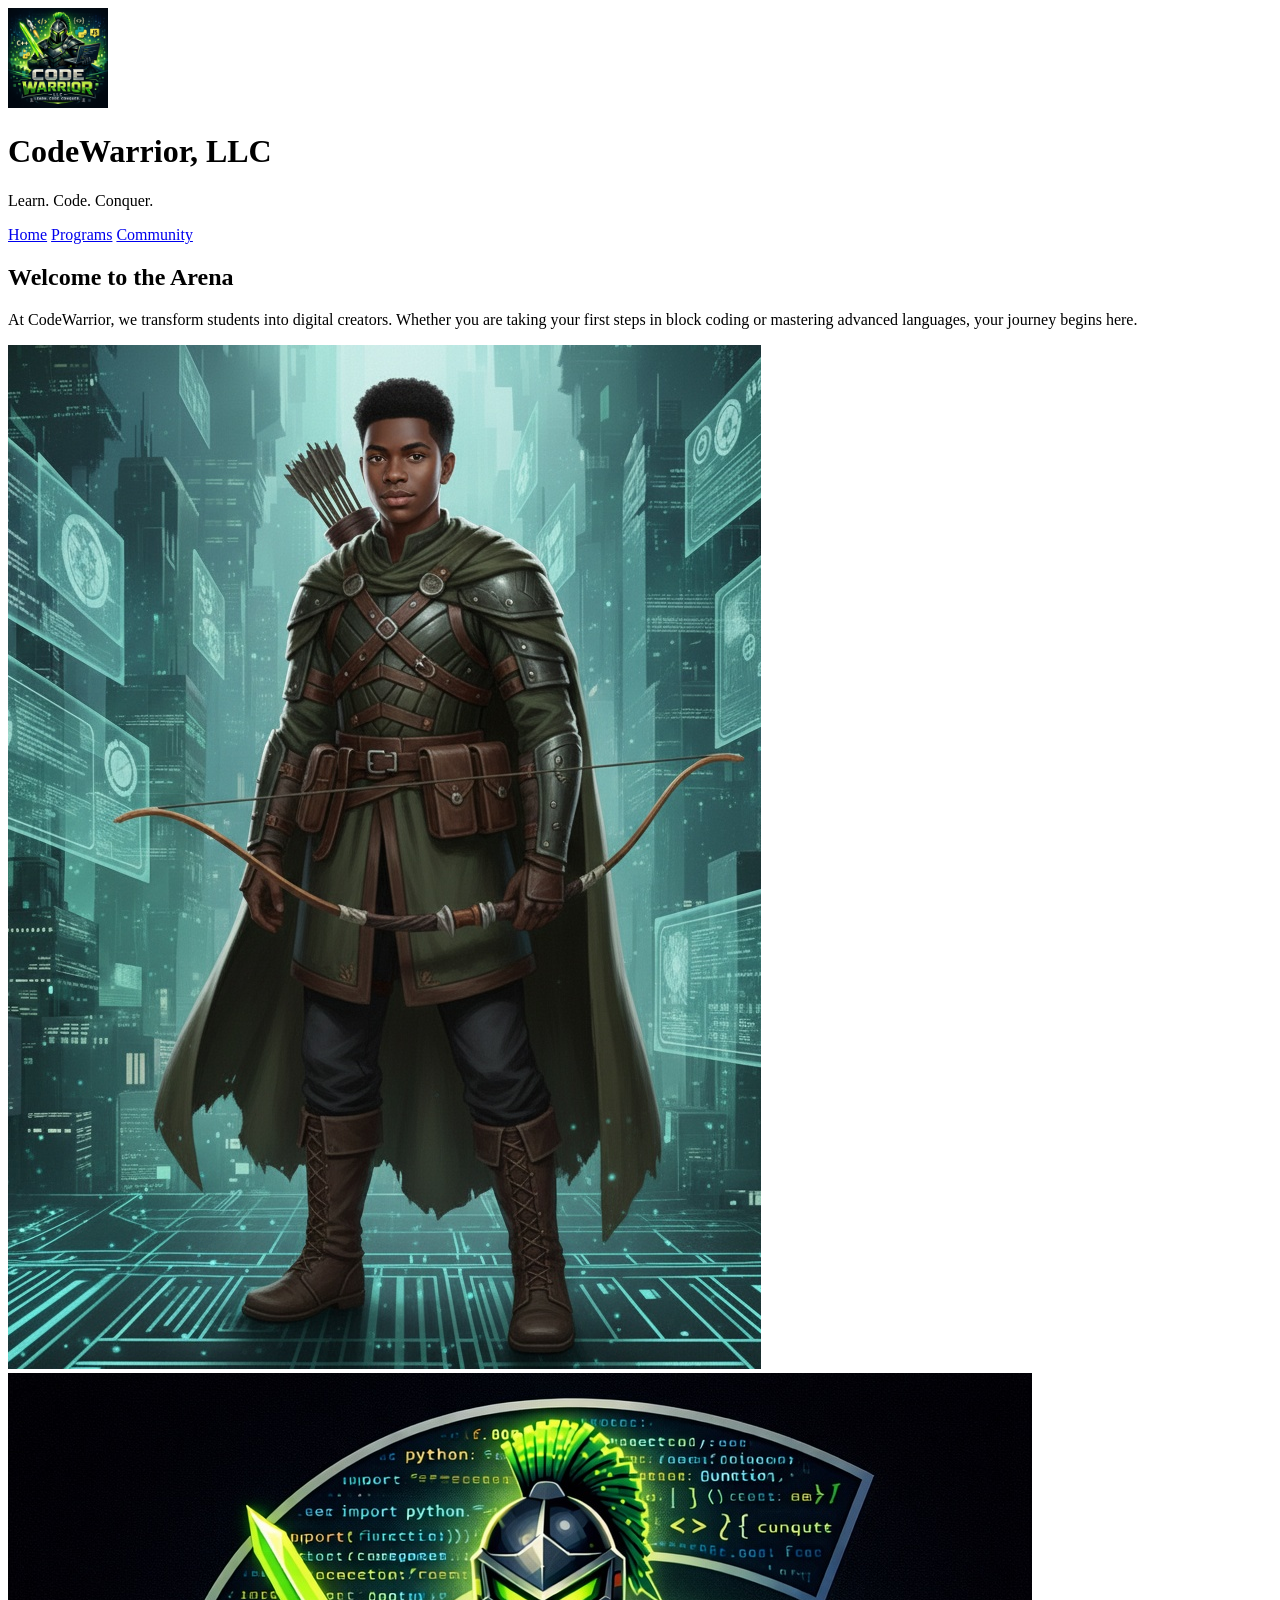
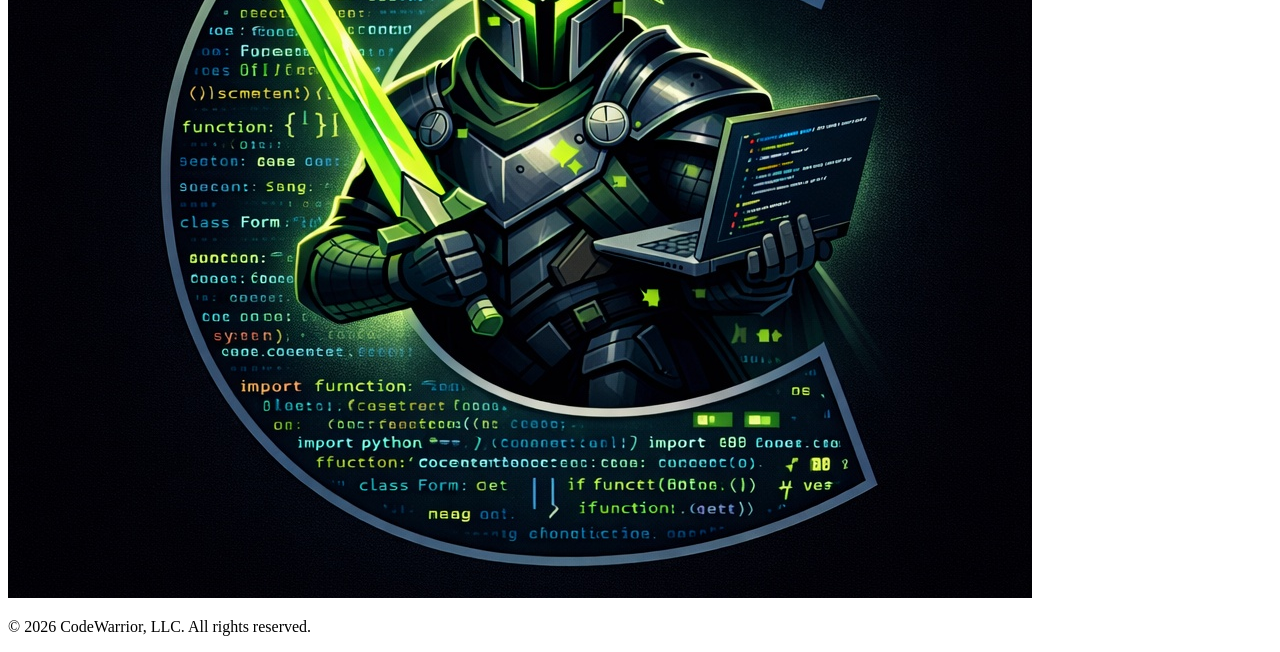
==== index.html @ 76147cfc "Rename index.html.html to index.html" ====
<!DOCTYPE html>
<html lang="en">
<head>
    <meta charset="utf-8">
    <title>CodeWarrior, LLC | Home</title>
    <link rel="stylesheet" href="style.css">
</head>
<body>
    <header>
        <img src="icon.jpg" alt="CodeWarrior Icon" width="100">
        <h1>CodeWarrior, LLC</h1>
        <p class="tagline">Learn. Code. Conquer.</p>
    </header>

    <nav>
        <a href="index.html" class="active">Home</a>
        <a href="programs.html">Programs</a>
        <a href="community.html">Community</a>
    </nav>

    <main>
        <h2>Welcome to the Arena</h2>
        <p>At CodeWarrior, we transform students into digital creators. Whether you are taking your first steps in block coding or mastering advanced languages, your journey begins here.</p>
        
        <div class="hero-container">
            <img src="Knight.jpg" alt="CodeWarrior Knight" class="hero-image">
        </div>
    </main>

    <footer>
        <img src="footerimage.jpg" alt="CodeWarrior Footer Brand" class="footer-img">
        <p>&copy; 2026 CodeWarrior, LLC. All rights reserved.</p>
    </footer>
</body>
</html>
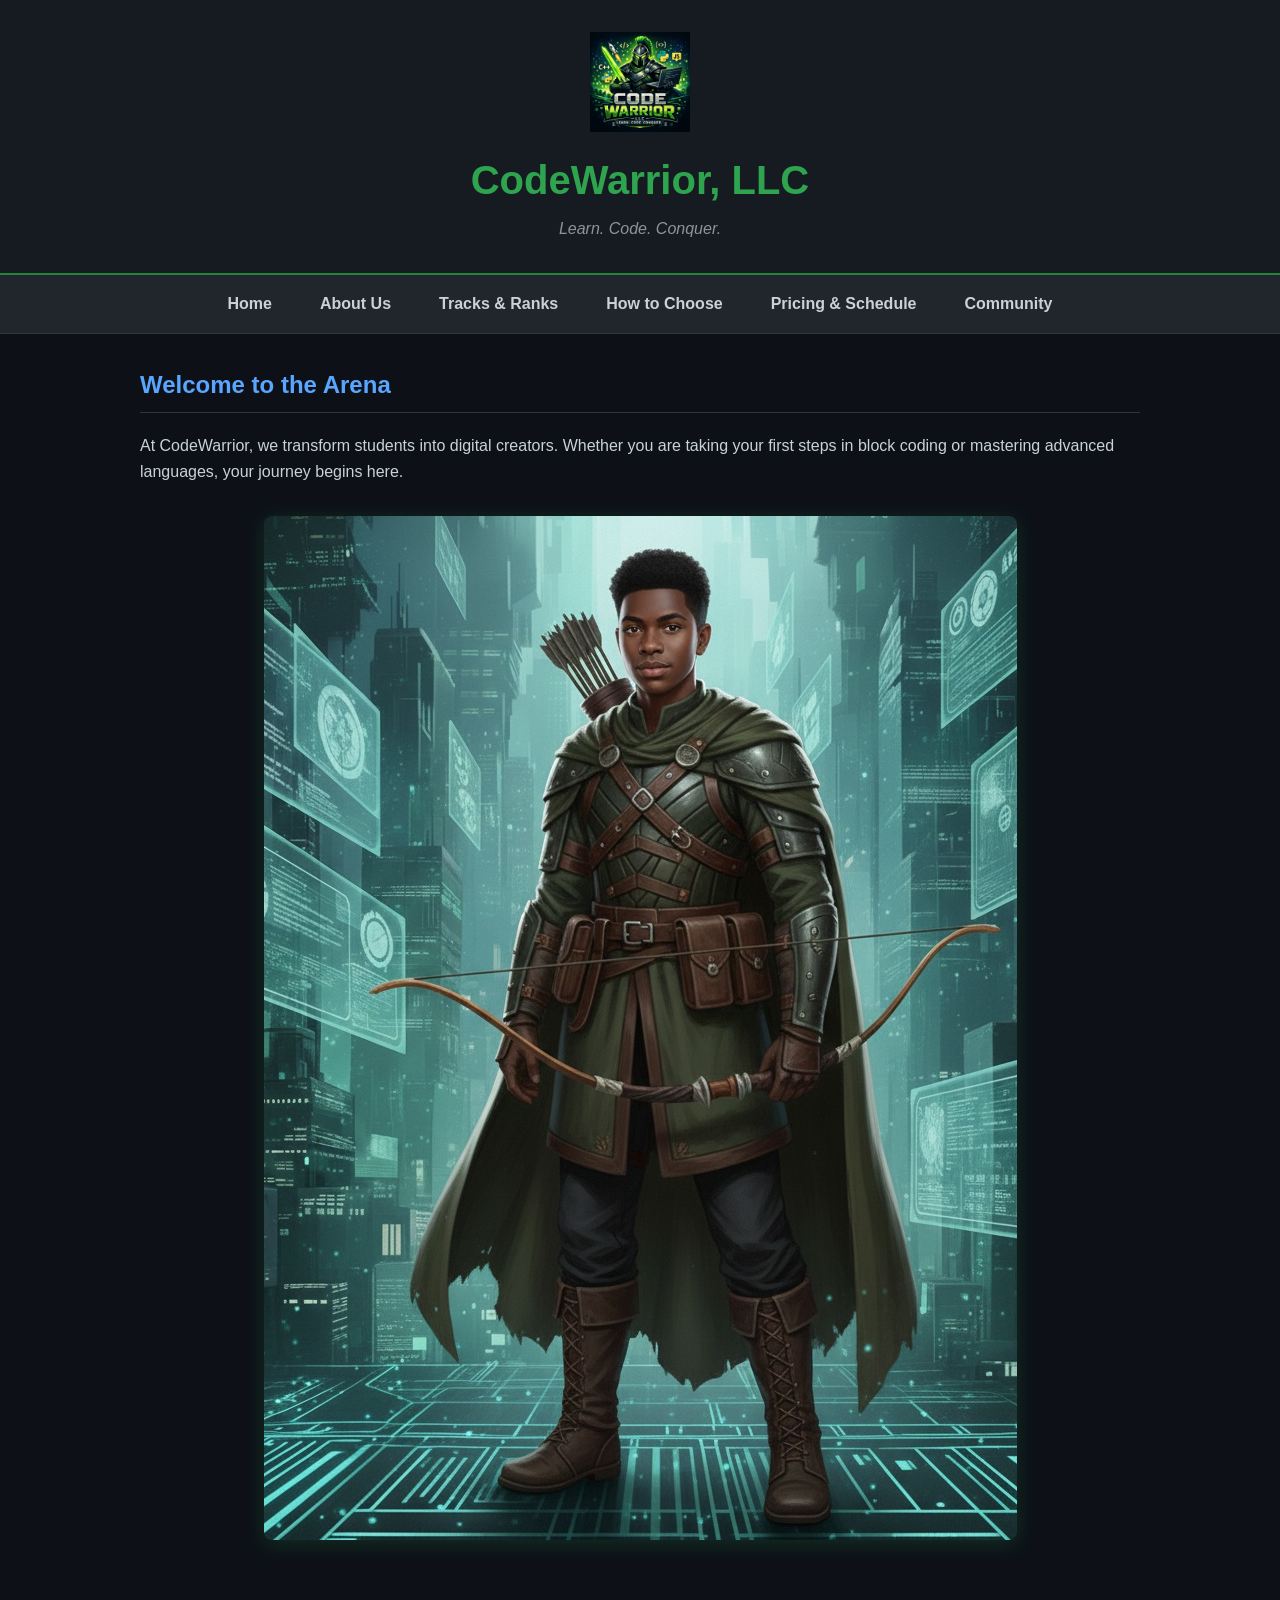
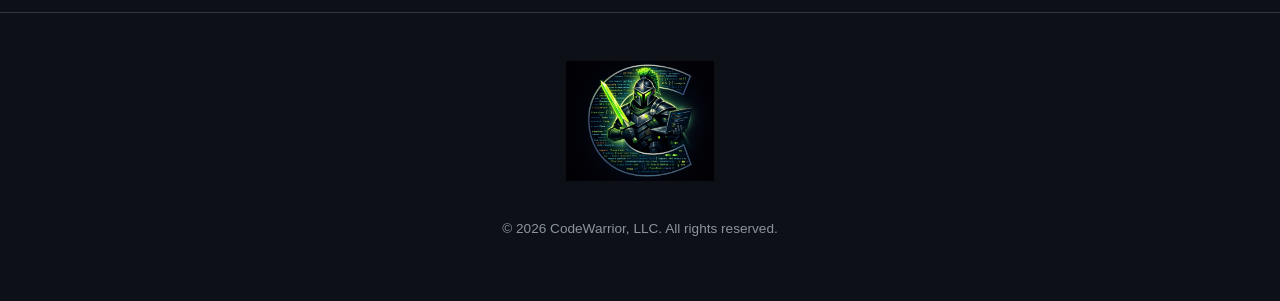
==== commit ba839298: "Update navigation links in index.html" ====
--- a/index.html
+++ b/index.html
@@ -13,8 +13,11 @@
     </header>
 
     <nav>
-        <a href="index.html" class="active">Home</a>
-        <a href="programs.html">Programs</a>
+        <a href="index.html">Home</a>
+        <a href="about.html">About Us</a>
+        <a href="programs.html">Tracks & Ranks</a>
+        <a href="choose.html">How to Choose</a>
+        <a href="pricing.html">Pricing & Schedule</a>
         <a href="community.html">Community</a>
     </nav>
 
--- a/style.css
+++ b/style.css
@@ -0,0 +1,130 @@
+/* Core Layout Settings */
+body {
+    background-color: #0d1117;
+    color: #c9d1d9;
+    font-family: -apple-system, BlinkMacSystemFont, "Segoe UI", Helvetica, Arial, sans-serif;
+    margin: 0;
+    padding: 0;
+    line-height: 1.6;
+}
+
+header {
+    background-color: #161b22;
+    text-align: center;
+    padding: 2rem 1rem;
+    border-bottom: 2px solid #238636;
+}
+
+header h1 {
+    color: #2ea44f;
+    margin: 0.5rem 0 0 0;
+    font-size: 2.5rem;
+}
+
+.tagline {
+    color: #8b949e;
+    font-style: italic;
+    margin: 0.25rem 0 0 0;
+}
+
+/* Navigation Menu */
+nav {
+    background-color: #21262d;
+    display: flex;
+    justify-content: center;
+    border-bottom: 1px solid #30363d;
+}
+
+nav a {
+    color: #c9d1d9;
+    padding: 1rem 1.5rem;
+    text-decoration: none;
+    font-weight: bold;
+    transition: background 0.2s, color 0.2s;
+}
+
+nav a:hover, nav a.active {
+    background-color: #238636;
+    color: #ffffff;
+}
+
+/* Main Content Containers */
+main {
+    max-width: 1000px;
+    margin: 2rem auto;
+    padding: 0 1rem;
+}
+
+h2 {
+    color: #58a6ff;
+    border-bottom: 1px solid #30363d;
+    padding-bottom: 0.5rem;
+}
+
+/* Hero Elements */
+.hero-container {
+    text-align: center;
+    margin-top: 2rem;
+}
+
+.hero-image {
+    max-width: 100%;
+    height: auto;
+    border-radius: 8px;
+    box-shadow: 0 4px 20px rgba(46, 164, 79, 0.2);
+}
+
+/* Program Card Structures */
+.program-grid {
+    display: grid;
+    grid-template-columns: repeat(auto-fit, minmax(280px, 1fr));
+    gap: 1.5rem;
+    margin-top: 2rem;
+}
+
+.card {
+    background-color: #161b22;
+    border: 1px solid #30363d;
+    border-radius: 8px;
+    padding: 1.5rem;
+    text-align: center;
+    transition: transform 0.2s, border-color 0.2s;
+}
+
+.card:hover {
+    transform: translateY(-5px);
+    border-color: #2ea44f;
+}
+
+.card img {
+    max-width: 100%;
+    height: auto;
+    border-radius: 6px;
+    margin-bottom: 1rem;
+}
+
+.card h3 {
+    color: #2ea44f;
+    margin: 0.5rem 0;
+}
+
+/* Footer Assembly */
+footer {
+    text-align: center;
+    padding: 3rem 1rem;
+    background-color: #0d1117;
+    border-top: 1px solid #30363d;
+    margin-top: 4rem;
+}
+
+.footer-img {
+    max-width: 100%;
+    height: auto;
+    max-height: 120px;
+    margin-bottom: 1rem;
+}
+
+footer p {
+    color: #8b949e;
+    font-size: 0.85rem;
+}
